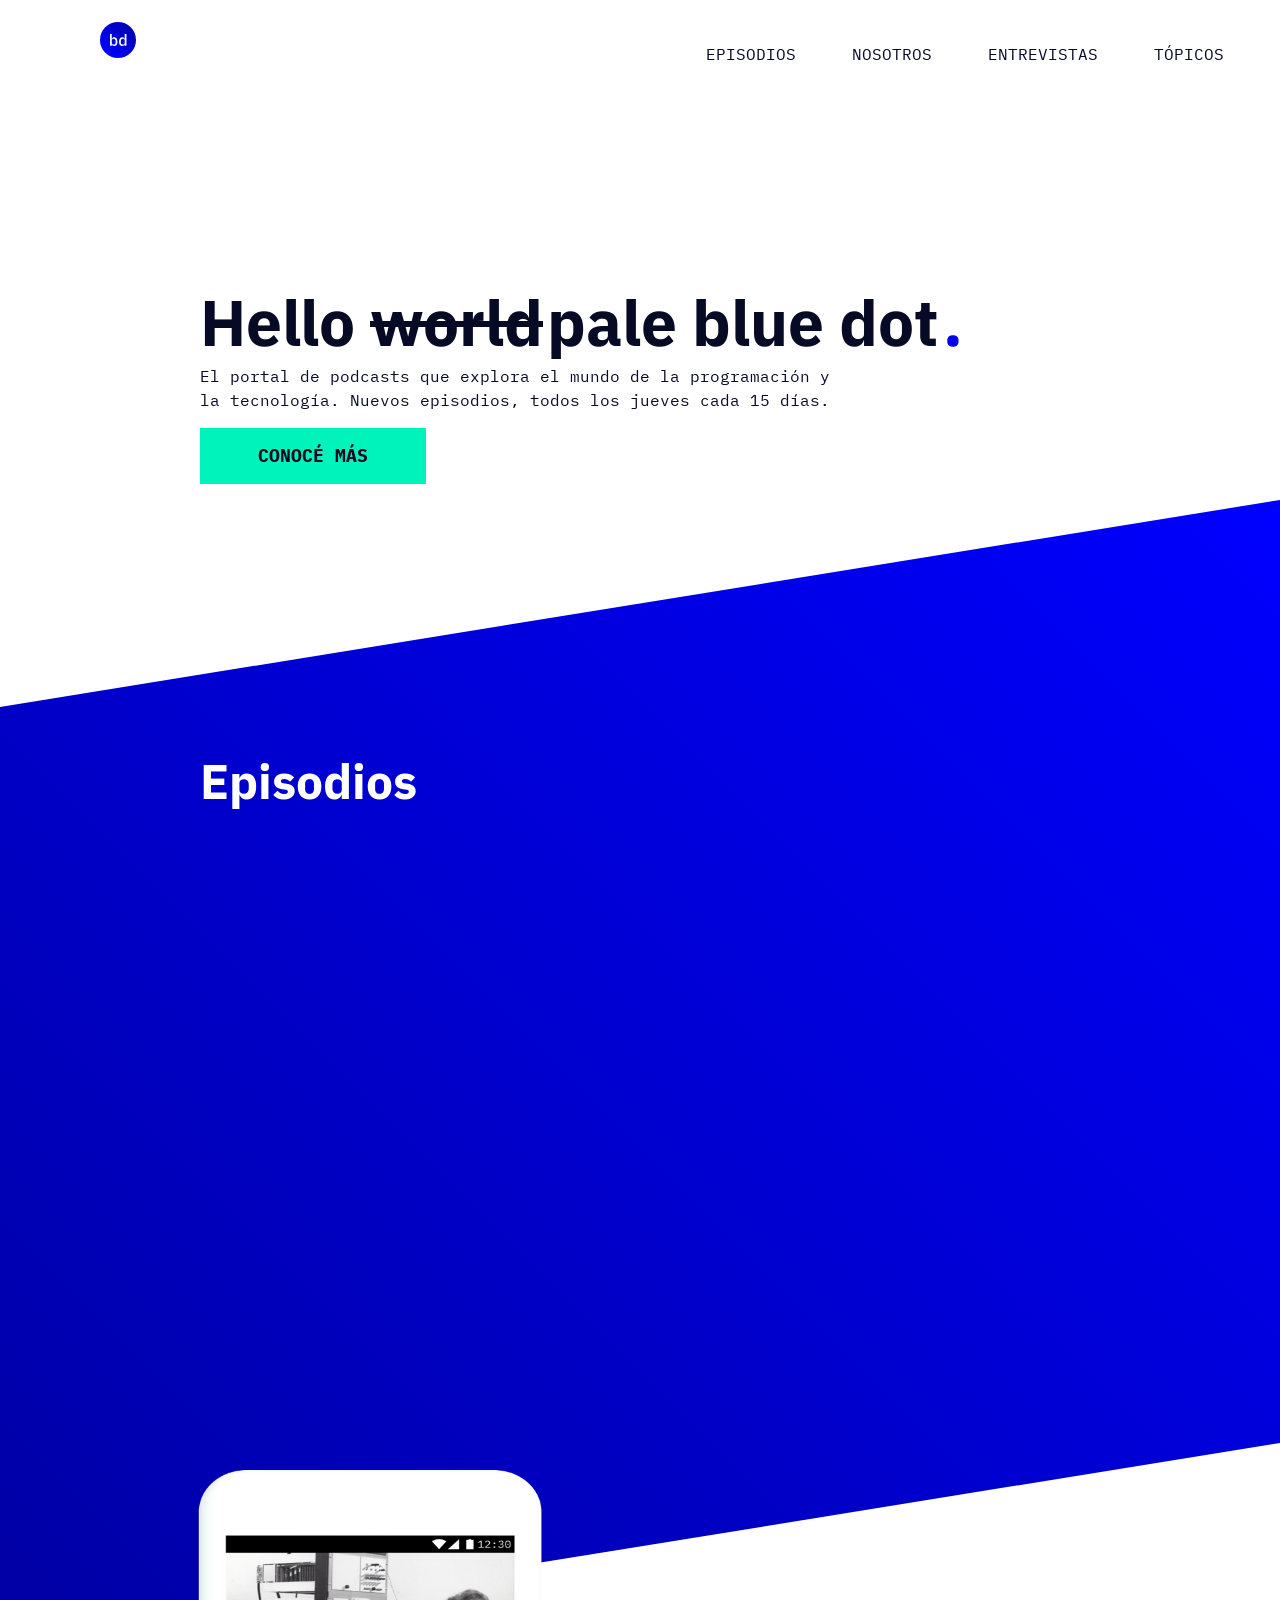
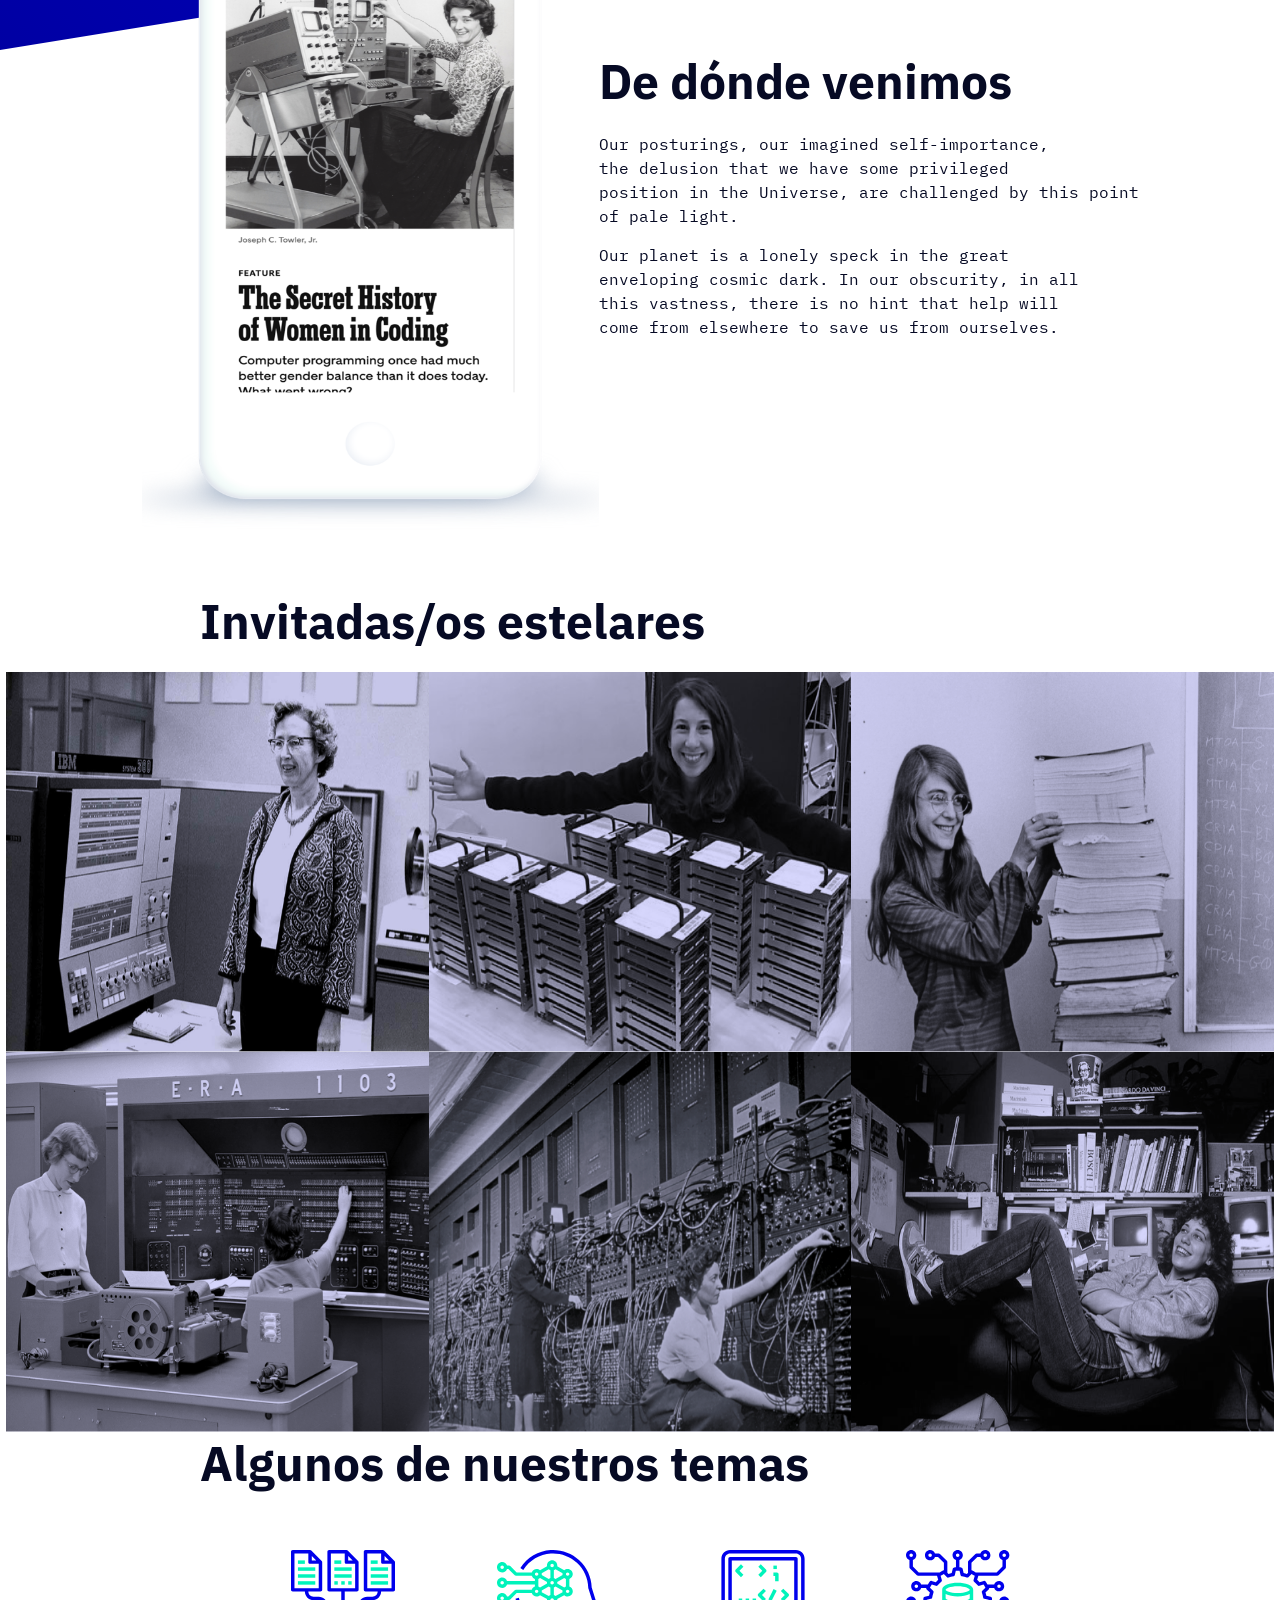
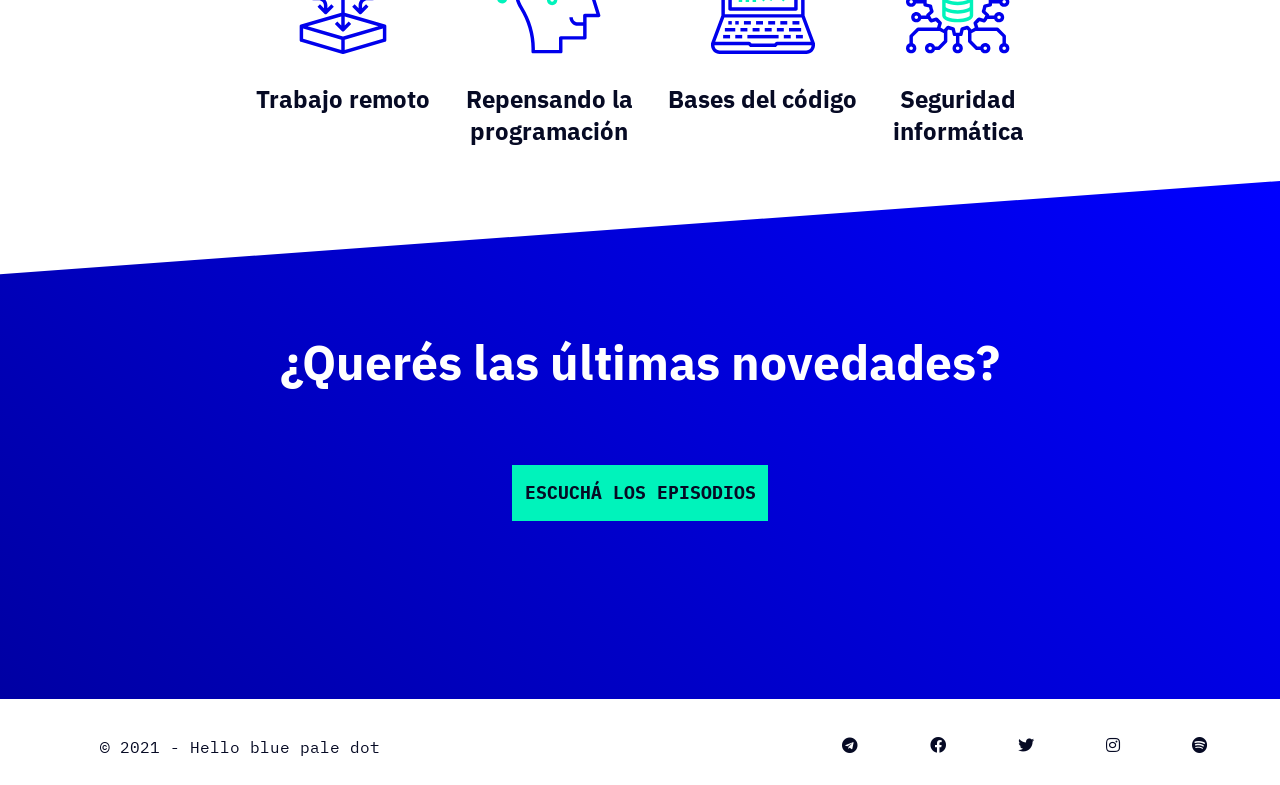
==== Index.html @ 945adece "Proyecto 1 acamica" ====
<!DOCTYPE html>
<html lang="en">
<head>
    <meta charset="UTF-8">
    <meta name="viewport" content="width=device-width, initial-scale=1.0">
    <title>Podcast channel project</title>
    <!--Styles-->
    <link rel="stylesheet" href="Styles/style.css">
    <!--Google fonts-->
    <link href="https://fonts.googleapis.com/css?family=IBM+Plex+Mono&display=swap" rel="stylesheet">
    <link href="https://fonts.googleapis.com/css?family=IBM+Plex+Sans&display=swap" rel="stylesheet">
    <link href="https://fonts.googleapis.com/css?family=IBM+Plex+Mono:500&display=swap" rel="stylesheet">
    <!--Font Awesome-->
    <link rel="stylesheet" href="https://use.fontawesome.com/releases/v5.8.2/css/all.css">
<!-- Logo Pestaña -->
<link rel="icon" type="image/svg" href="Images/logo.svg">
</head>
<body>
    <header>
        <nav class="menunav-desktop">
            <!-- MENU NAV -->
            <div class="container">
            <ul class="nav-items">
                <!-- Left -->
                <li>
                    <img src="Images/logo.svg" alt="Logo" class="logo">
                </li>
                <!-- Right -->
                <li class="nav-item">
                    <a class="nav-item" href="#topicos">TÓPICOS</a></li>
                <li class="nav-item">
                    <a class="nav-item" href="#entrevistas">ENTREVISTAS</a></li>
                <li class="nav-item">
                    <a class="nav-item" href="#nosotros">NOSOTROS</a></li>
                <li class="nav-item">
                    <a class="nav-item" href="#episodios">EPISODIOS</a></li>
            </ul>
            </div>
        </nav>
        <nav class="menunav-mobile">
            <div class="collapsible-menu">
            <input type="checkbox" id="menu">
            <label for="menu">
                <img src="Images/logo.svg" alt="Logo" class="logo-mobile">
                <i class="fas fa-bars"></i>
                <i class="fa fa-times"></i>
            </label>
            <div class="menu-content">
                <ul>
                    <li>
                        <a href="#topicos">TÓPICOS</a>
                    </li>
                    <li>
                        <a href="#entrevistas">ENTREVISTAS</a>
                    </li>
                    <li>
                        <a href="#nosotros">NOSOTROS</a>
                    </li>
                    <li>
                        <a href="#episodios">EPISODIOS</a>
                    </li>
                    
                </ul>
            </div>
        </div>
        </nav>
    </header>
        <!-- Header principal -->
        <div class="container-header">
            <!-- Título principal -->
            <div>
            <h1 class="titulo">
                Hello
            </h1>
            <h1 class="titulo line">
                world</h1>
            <h1 class="titulo">
                pale blue dot</h1>
            <h1 class="punto-color">.</h1>
            </div>
            <!-- Parráfo principal -->
            <div>
            <p class="texto">
                El portal de podcasts que explora el mundo de la programación y <br> la tecnología. Nuevos episodios, todos los jueves cada 15 días.</p>
            <p class="texto-mobile">
                Un podcast que explora el mundo de la programación. Nuevos episodios, todos los jueves cada 15 días.
            </p>
            </div>
            <!-- Botón principal -->
            <div>
                <button class="boton boton-mobile texto-boton">
                    <strong>CONOCÉ MÁS</strong>
                </button>
            </div>
        </div>
        <main>
            <!-- Sección Episodios -->
            <section class="background">
                <!-- Título -->
                    <h2 class="titulo-blanco titulo-margin-left titulo-blanco-mobile" id="episodios">
                        Episodios
                    </h2>
                
                <!-- Cuatro Spotify Iframes -->
                <div class="spotify">
                    <div>
                        <iframe src="https://open.spotify.com/embed-podcast/episode/7AZZy2nJ4R9ZndHW0h2yxt" class="iframes" allow="encrypted-media"></iframe>
                    </div>
                    <div>
                        <iframe src="https://open.spotify.com/embed-podcast/episode/1ezdL2ivAGLwSE6Xbssxqt" class="iframes" allow="encrypted-media"></iframe>
                    </div>
                </div>
                <div class="spotify padding">
                    <div>
                        <iframe src="https://open.spotify.com/embed-podcast/episode/3cWta1iiQSfvrdHaCbLkSD" class="iframes" allow="encrypted-media"></iframe>
                    </div>
                    <div>
                        <iframe src="https://open.spotify.com/embed-podcast/episode/31VyAQAwBiKoHVoYUCEzjQ" class="iframes" allow="encrypted-media"></iframe>
                    </div>
                </div>
                <br><br><br><br>
            </section>
            <!-- Sección de donde venimos -->
            <section class="section2">
                <!-- Imagen Left -->
                    <img src="Images/phone.png" alt="phone" class="phone" id="nosotros">
                
                <!-- Contenido Right -->
                <div>
                    <h2 class="titulo-negro titulo-margin-left-mobile">
                        De dónde venimos
                    </h2>
                    <p class="texto texto-margin-bottom">
                        Our posturings, our imagined self-importance,<br> the delusion that we have some privileged <br> position in the Universe, are challenged by this point <br> of pale light. 
                    </p>
                    <p class="texto">
                        Our planet is a lonely speck in the great <br> enveloping cosmic dark. In our obscurity, in all <br> this vastness, there is no hint that help will <br> come from elsewhere to save us from ourselves.
                    </p>
                    <p class="texto-mobile2 texto-margin-bottom">
                        Our posturings, our imagined self-importance,<br> the delusion that we have some privileged <br> position in the Universe, are challenged by this point <br> of pale light. 
                    </p>
                    <p class="texto-mobile2">
                        Our planet is a lonely speck in the great <br> enveloping cosmic dark. In our obscurity, in all <br> this vastness, there is no hint that help will <br> come from elsewhere to save us from ourselves.
                    </p>
                </div>
            </section>
            <!-- Sección Invitadas/os estelares -->
            <section id="entrevistas">
                <!-- Título de la sección -->
            
                    <h2 class="titulo-negro titulo-margin-left-mobile titulo-margin-left">Invitadas/os estelares</h2>
                
                <!-- Contenido / Imágenes -->
                <div class="container-images">
                    
                        <img src="Images/grace-hopper.png" alt="Grace Hopper" class="images">
                    
                    
                        <img src="Images/Katie-Bouman.png" alt="Katie Bouman" class="images">
                    
                    
                        <img src="Images/Margaret_Hamilton.png" alt="Margaret Hamilton" class="images">
                
                    
                        <img src="./Images/An_E.R.A.Univac_1103_computer_in_the_1950s.png" alt="An E.R.A.Univac 1103 computer in the 1950s" class="images">
                    
                        <img src="./Images/Computer_operators_with_an_Eniac_the_world’s_first_programmable_general-purpose_computer.png" alt="Computer operators with an Eniac — the world’s first programmable general-purpose computer" class="images">
                    
                        <img src="Images/susan-kare.png" alt="Susan Kare" class="images">
                </div>
            
            </section>
            <!-- Sección Algunos de nuestros temas -->
            <section id="topicos">
                <!-- Título de la sección -->
                <div>
                    <h2 class="titulo-negro titulo-margin-left titulo-margin-bottom titulo-margin-left-mobile">
                        Algunos de nuestros temas
                    </h2>
                </div>
                <!-- Contenido de la sección -->
                <div class="container-temas">
                    <div>
                        <img src="Images/icon1.svg" alt="Trabajo remoto" class="images2">
                        <p class="texto2">
                            Trabajo remoto
                        </p>
                    </div>
                    <div>
                        <img src="Images/icon2.svg" alt="Repensando la programación" class="images2">
                        <p class="texto2">
                            Repensando la <br> programación
                        </p>
                    </div>
                    <div>
                        <img src="Images/icon3.svg" alt="Bases del código" class="images2">
                        <p class="texto2">
                            Bases del código
                        </p>
                    </div>
                    <div>
                        <img src="Images/icon4.svg" alt="Seguridad informática" class="images2">
                        <p class="texto2">
                            Seguridad <br> informática
                        </p>
                    </div>
                </div>
            </section>
            <!-- Sección ¿Querés las últimas novedades? -->
            <section class="background2">
                <!-- Título de la sección -->
                <div class="">
                    <h2 class="titulo-blanco2 titulo-centrado titulo-margin-bottom titulo-mobile1">
                        ¿Querés las últimas novedades?
                    </h2>
                </div>
                <!-- Enlace de la sección -->
                <div>
                    <button class="boton2 texto-boton">
                        <strong>ESCUCHÁ LOS EPISODIOS</strong>
                    </button>
                </div>
            </section>    
        </main>
        <!-- Footer -->
        <footer>
            <div>
                <div>
                    <ul class="nav-items2">
                        <!-- Contenido Left -->
                        <li class="logo2">
                            <p class="texto">
                                © 2021 - Hello blue pale dot
                            </p>
                            <p class="texto-mobile3">
                                © 2021 - Hello blue pale dot
                            </p>
                        </li>
                        <!-- Contenido Right -->
                        <li class="nav-item2">
                            <a class="nav-item2" href="https://open.spotify.com/" target=_blank>
                                <i class="fab fa-spotify"></i>
                            </a>
                        </li>
                        <li class="nav-item2">
                            <a class="nav-item2" href="https://www.instagram.com/" target=_blank>
                                <i class="fab fa-instagram"></i>
                            </a>
                        </li>
                        <li class="nav-item2">
                            <a href="https://twitter.com/" target=_blank class="nav-item2">
                                <i class="fab fa-twitter"></i>
                            </a>
                        </li>
                        <li class="nav-item2">
                            <a href="https://www.facebook.com/" target=_blank class="nav-item2">
                                <i class="fab fa-facebook"></i>
                            </a>
                        </li>
                        <li class="nav-item2">
                            <a href="https://web.telegram.org/" target=_blank class="nav-item2">
                                <i class="fab fa-telegram"></i>
                            </a>
                        </li>
                    </ul>
                </div>
            </div>
        </footer>      
</body>
</html>
---- Styles/style.css ----
/* CSS */
*{
    margin: 0;
    padding: 0;
    border: 0;
}
/* Menú de navegación */

.menunav-mobile {
    display: none;
}

.container {
    width: 100%;
    margin-right: auto;
    margin-left: auto;
    height: 80px;
}

.logo {
    float: left;
    width: 36px;
    height: 36px;
    margin-top: 22px;
    margin-bottom: 22px;
    margin-left: 100px;
}

.nav-items {
    text-decoration: none;
    list-style-type: none;
}
.nav-item {
    float: right;
    font-family: 'IBM Plex Mono', monospace;
    font-size: 16px;
    color: #060A24;
    letter-spacing: 0;
    line-height: 28px;
    text-decoration: none;
    padding-right: 28px;
    margin-bottom: 20px;
    margin-top: 20px;
}

/* Header principal */

.container-header {
    margin-top: 200px;
    margin-left: 200px;
}

.titulo {
    display: inline;
    font-family: 'IBM Plex Sans', sans-serif;
    font-size: 64px;
    color: #060A24;
    letter-spacing: 0;
}

.punto-color {
    display: inline;
    font-family: 'IBM Plex Sans', sans-serif;
    font-size: 64px;
    letter-spacing: 0;
    color: #0000EC;
}

.line {
    text-decoration: line-through;
}

.texto {
    font-family: 'IBM Plex Mono', monospace;
    font-size: 16px;
    color: #060A24;
    letter-spacing: 0;
    line-height: 24px;
}

.texto-mobile {
    display: none;
}

.texto-mobile2 {
    display: none;
}

.texto-mobile3 {
    display: none;
}

.boton {
    background-color: #00F3BB;
    width: 226px;
    height: 56px;
    margin-top: 56px;
}

.texto-boton {
    font-family: 'IBM Plex Mono', monospace;
    font-size: 18px;
    color: #060A24;
    letter-spacing: 0;
    text-align: center;
    line-height: 24px;
    margin-top: 16px;
    margin-bottom: 16px;
}

/* Sección episodios */

.background {
    height: 1150px;
    background-image: linear-gradient(225deg, #0000FF 0%, #0000A3 100%);
    clip-path: polygon(0 18%, 100% 0, 100% 82%, 0% 100%);
}

.titulo-blanco {
    font-family: 'IBM Plex Sans', sans-serif;
    font-size: 48px;
    color: #FFFFFF;
    letter-spacing: 0;
    padding-top: 250px;
    
}

.titulo-margin-left {
    margin-left: 200px;
    margin-bottom: 30px;
}

.spotify {
    display: flex;
    justify-content: space-around;
}

.padding {
    padding-top: 100px;
}

.iframes {
    width:584px;
    height: 232px;
    
}

/* Sección de donde venimos */

.titulo-negro {
    font-family: 'IBM Plex Sans', sans-serif;
    font-size: 48px;
    color: #060A24;
    letter-spacing: 0;
    margin-bottom: 20px;
}

.section2 {
    display: flex;
    justify-content: center;
    margin-bottom: 60px;
}

.phone {
    position: relative;
    margin-top: -180px;
    width: 457px;
    height: 660px;
}

.texto-margin-bottom {
    margin-bottom: 15px;
}

/* Sección invitados estelares */

.container-images {
    display: flex;
    justify-content: center;
    flex-wrap: wrap;
}

.images {
clear: left;
width: 33%;
height: 380px;
}

/* Sección algunos de nuestros temas */

.texto2 {
    font-family: 'IBM Plex Sans', sans-serif;
    font-weight: bold;
font-size: 24px;
color: #060A24;
letter-spacing: 0;
text-align: center;
margin-top: 29px;
margin-bottom: 34px;
}

.container-temas {
    display: flex;
    justify-content: space-between;
    margin-left: 20%;
    margin-right: 20%;
}

.images2 {
display: block;
margin-left: auto;
margin-right: auto;
margin-bottom: 13px;
}

.titulo-margin-bottom {
    margin-bottom: 56px;;
}

/* Sección queres las ultimas novedades */

.background2 {
    height: 518px;
    background-image: linear-gradient(225deg, #0000FF 0%, #0000A3 100%);
    clip-path: polygon(0 18%, 100% 0, 100% 100%, 0% 100%);
}

.titulo-blanco2 {
    font-family: 'IBM Plex Sans', sans-serif;
    font-size: 48px;
    color: #FFFFFF;
    letter-spacing: 0;
    padding-top: 150px;

}

.titulo-centrado {
    text-align: center;
}

.boton2 {
    margin-right: 40%;
    margin-left: 40% ;
    background-color: #00F3BB;
    width: 20%;
    height: 56px;
}

/* FOOTER */

.logo2 {
    float: left;
    margin-left: 100px;

}

.nav-item2 {
    float: right;
    font-family: 'IBM Plex Mono', monospace;
    font-size: 16px;
    color: #060A24;
    letter-spacing: 0;
    text-decoration: none;
    padding-right: 36px;
    margin-bottom: 15px;
}

.nav-items2 {
    text-decoration: none;
    list-style-type: none;
    margin-top: 36px;
    margin-bottom: 31px;
}

/* HOVERS */

.boton:hover, .boton2:hover {
    background-image: linear-gradient(225deg, #0000FE 0%, #00F0B8 100%);
    cursor: pointer;
}

.nav-item:hover {
    font-family: 'IBM Plex Mono', monospace;
    font-size: 16px;
    color: #00F3BB;
    letter-spacing: 0;
    line-height: 28px;
    text-decoration: line-through;
}

.nav-item:active {
    font-family: 'IBM Plex Mono', monospace;
    font-size: 16px;
    color: rgba(6,10,36,0.56);
    letter-spacing: 0;
    line-height: 28px;
    text-decoration: line-through;
}

/* MEDIA QUERIES */

@media only screen and (max-width: 1100px) {

    /* Entre mobile y desktop */

    /* Algunos detalles */

    .iframes {
        width: 400px;
    }

    .container-header {
        margin-left: 40px;
    }

    .container-temas {
        margin-left: 5%;
        margin-right: 5%;
    }

    .boton2 {
        width: 40%;
        margin-right: 30%;
        margin-left: 30%;
    }

}

@media only screen and (max-width: 768px) {
    /* For mobile phones: */

    /* MENU NAV */
    
    .menunav-desktop {
        display: none;
    }

    .menunav-mobile {
        display: block;
    }

    i.fa-times {
        display: none;
    }

    .collapsible-menu {
        background: #0000EC;
        padding: 0px 15px;
        margin-bottom: 10px;
        
    }
    .collapsible-menu ul {
        list-style-type: none;
        padding-top: 50px;
        margin-bottom: 0px;
    }
    .collapsible-menu a {
        display:block;
        text-decoration: none;
        font-family: 'IBM Plex Mono';
        font-size: 16px;
        color: #FFFFFF;
        letter-spacing: 0;
        line-height: 28px;
        padding: 20px;
    }

    .logo-mobile {
        width: 40px;
        height: 40px;
        float: left;
        padding-top: 10px;
    }

    .collapsible-menu label i {
        font-size: 40px;
        float: right;
        cursor: pointer;
        padding-top: 15px;    
    }

    input#menu {
        display: none;
    }

    input:checked +label i.fa-bars {
        display: none;
    }
    input:checked +label i.fa-times {
        display: block;
    }



    .menu-content {
        max-height: 0;
        overflow: hidden;
        padding: 0 0 0 50px;
    }

    /* Toggle Effect */
    input:checked ~ label i.fa-times {
        display: block;
    }
    input:checked ~ .menu-content {
        max-height: 100%;
    }

    /* HEADER PRINCIPAL */

   .container-header {
       padding-top: 25px;
       margin-top: 39px;
       margin-left: 10px;
   }

   .punto-color {
       color: black;
   }

   .texto-mobile {
       display: block;
    font-family: 'IBM Plex Mono', monospace;
    font-size: 16px;
    color: #060A24;
    letter-spacing: 0;
    line-height: 24px;
    }

    .texto {
    display: none;
    }

   .boton, .boton2 {
       width: 90%;
       margin-right: 7%;
       margin-left: 3%;
   }

   .boton {
       margin-top: 30px;
       margin-bottom: 24px;
   }

   /* Sección EPISODIOS */

   .background {
    height: 1500px;
    clip-path: polygon(0 5%, 100% 0, 100% 95%, 0% 100%);
    }

    .titulo-blanco-mobile {
        margin-left: 16px;
    }

   .spotify {
       display: block;
   }

   .iframes {
       width: 90%;
       height: 232px;
       margin-left: 5%;
       margin-right: 5%;

   }

   .titulo-margin-left-mobile {
       margin-left: 16px;
   }

   .padding {
       padding-top: 0%;
   }

  /* Seccion de donde venimos */

  .section2 {
      display: block;
  }

  .phone {
     width: 90%;
     margin-left: 5%;
     margin-right: 5%;
  }

  .texto-mobile2 {
        display: block;
     font-family: 'IBM Plex Mono', monospace;
     font-size: 16px;
     color: #060A24;
     letter-spacing: 0;
     line-height: 24px;
     margin-left: 16px;
     margin-right: 16px;
  }

  /* Sección invitados estelares */

  .container-images {
      display: flex;
      justify-content: center;
      flex-wrap: wrap;
  }

  .images {
      display: block;
      width: 100%;
      height: 350px;;
  }

  /* Sección algunos temas */

  .container-temas {
      display: block;
  }

  .titulo-negro {
      margin-right: 200px;
  }
  
 /* Sección ultimas novedades */

 .titulo-mobile1 {
width: 60%;
margin-right: 20%;
margin-left: 20%;
height: 126px;
margin-bottom: 90px;
 }

 .boton2 {
     margin-top: 40px;
 }

 /* FOOTER */

 .texto-mobile3 {
    display: block;
    font-family: 'IBM Plex Mono', monospace;
    font-size: 16px;
    color: #060A24;
    letter-spacing: 0;
    line-height: 24px;
 }

.logo2 {
    width: 80%;
    margin-left: 15%;
    margin-right: 5%;
    margin-bottom: 20px;
}

.nav-item2 {
    padding-right: 25px;

}
}

@media only screen and (max-width: 320px) {
    .texto-mobile3 {
        font-size: 14px;    
    }
    .nav-item2 {
        padding-right: 20px;
    }

    .titulo-mobile1 {
        font-size: 40px;
    }
}
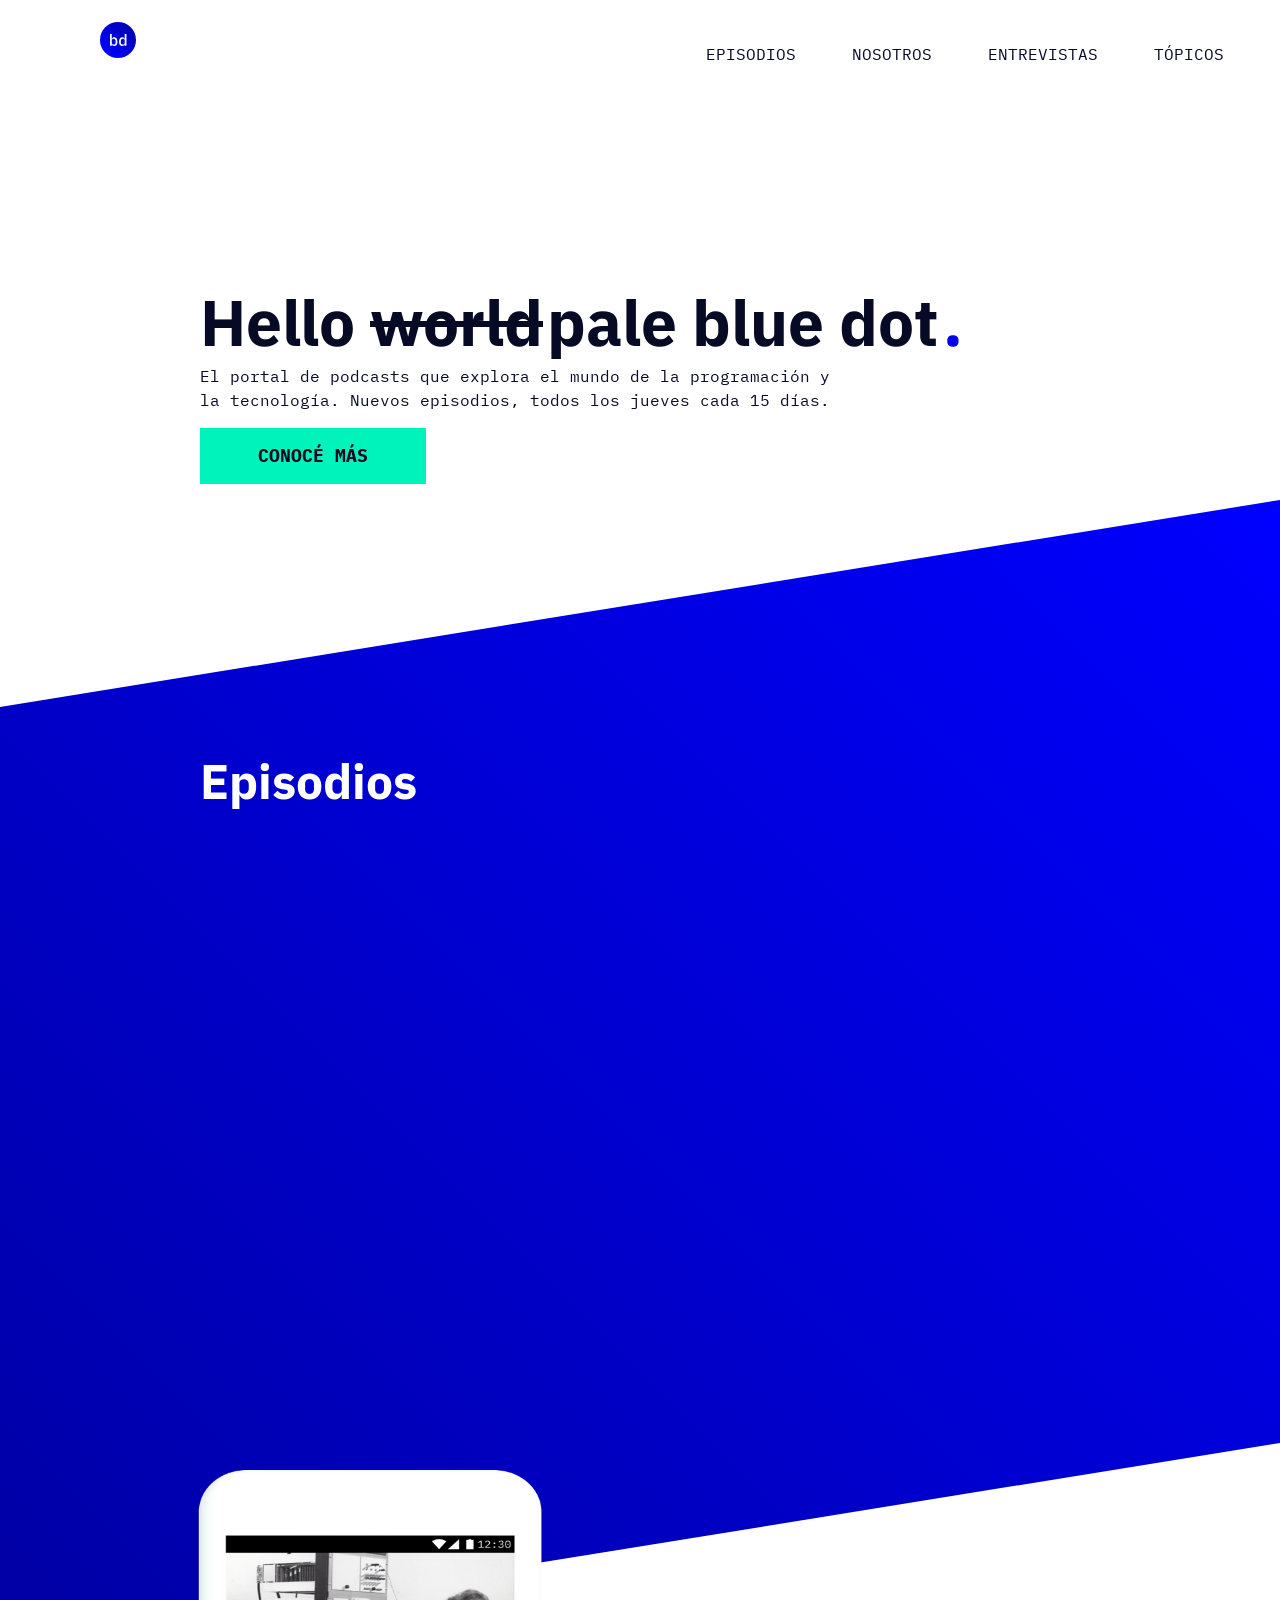
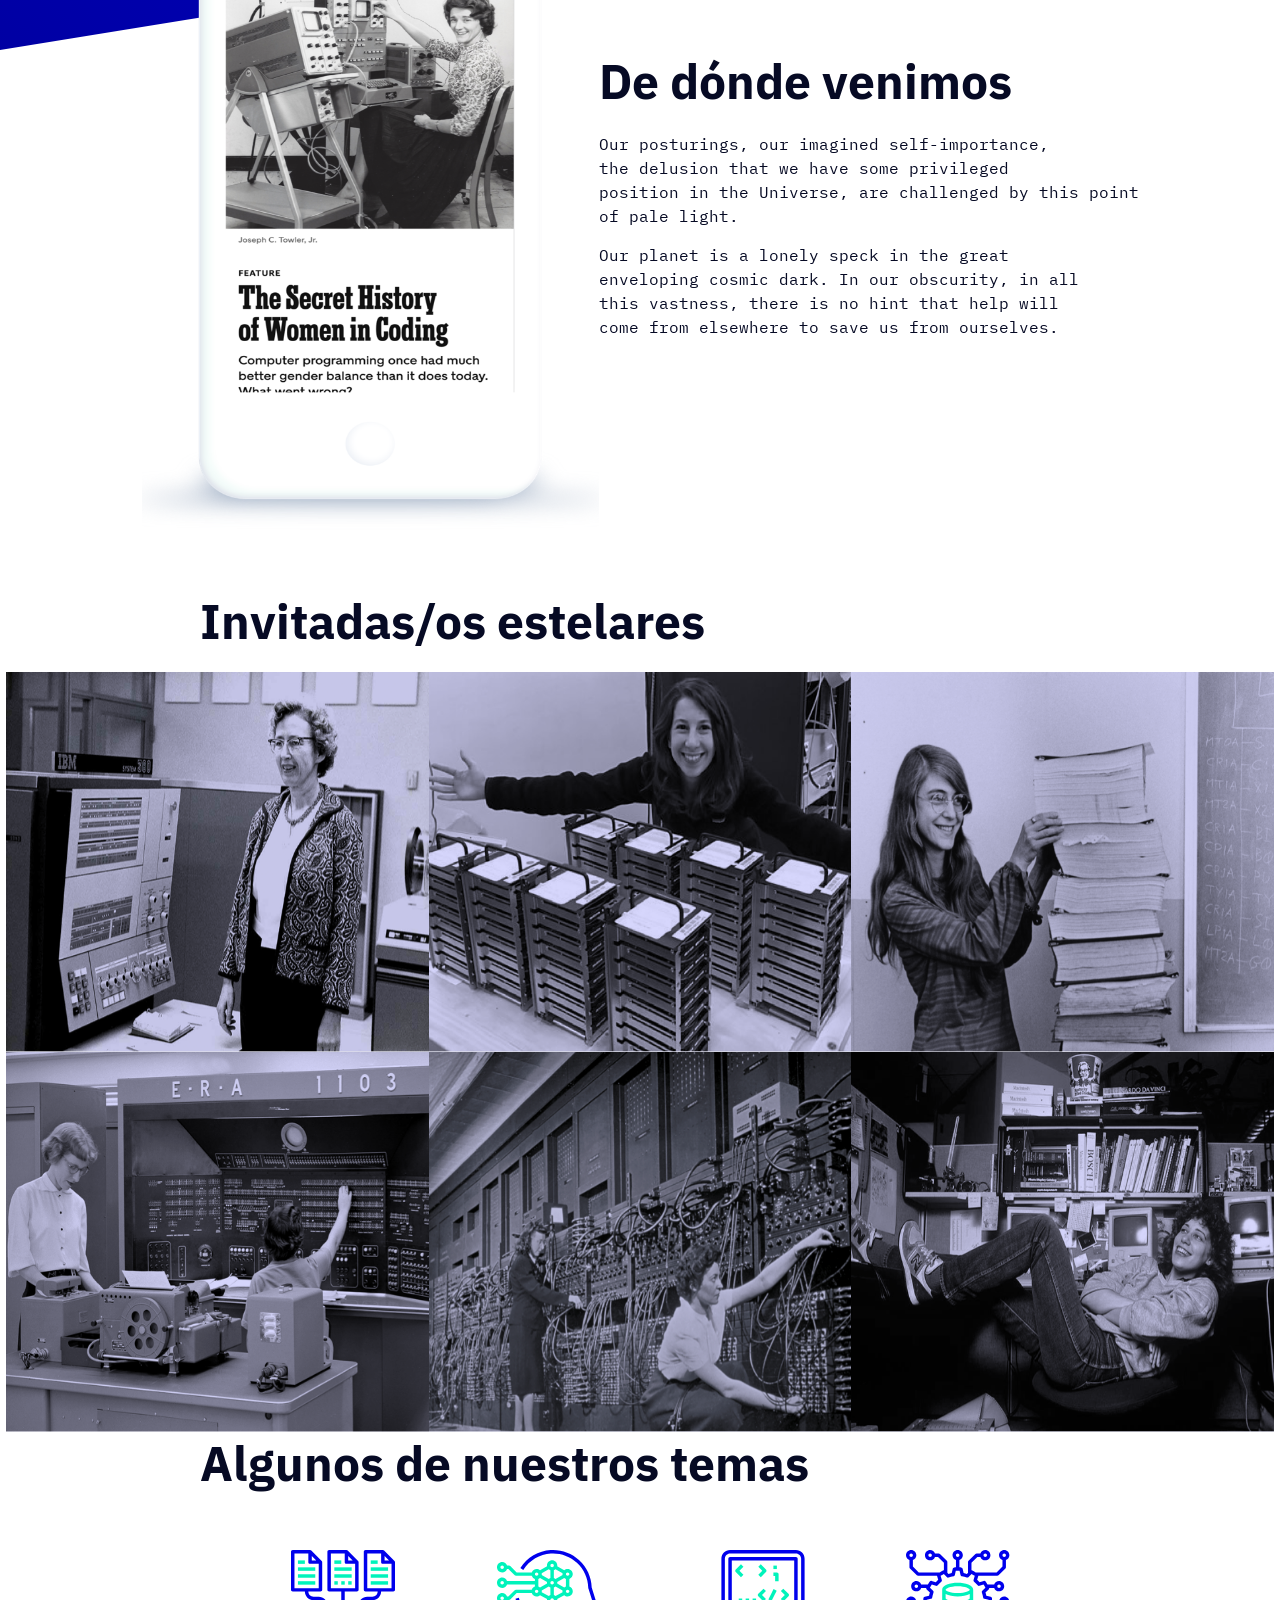
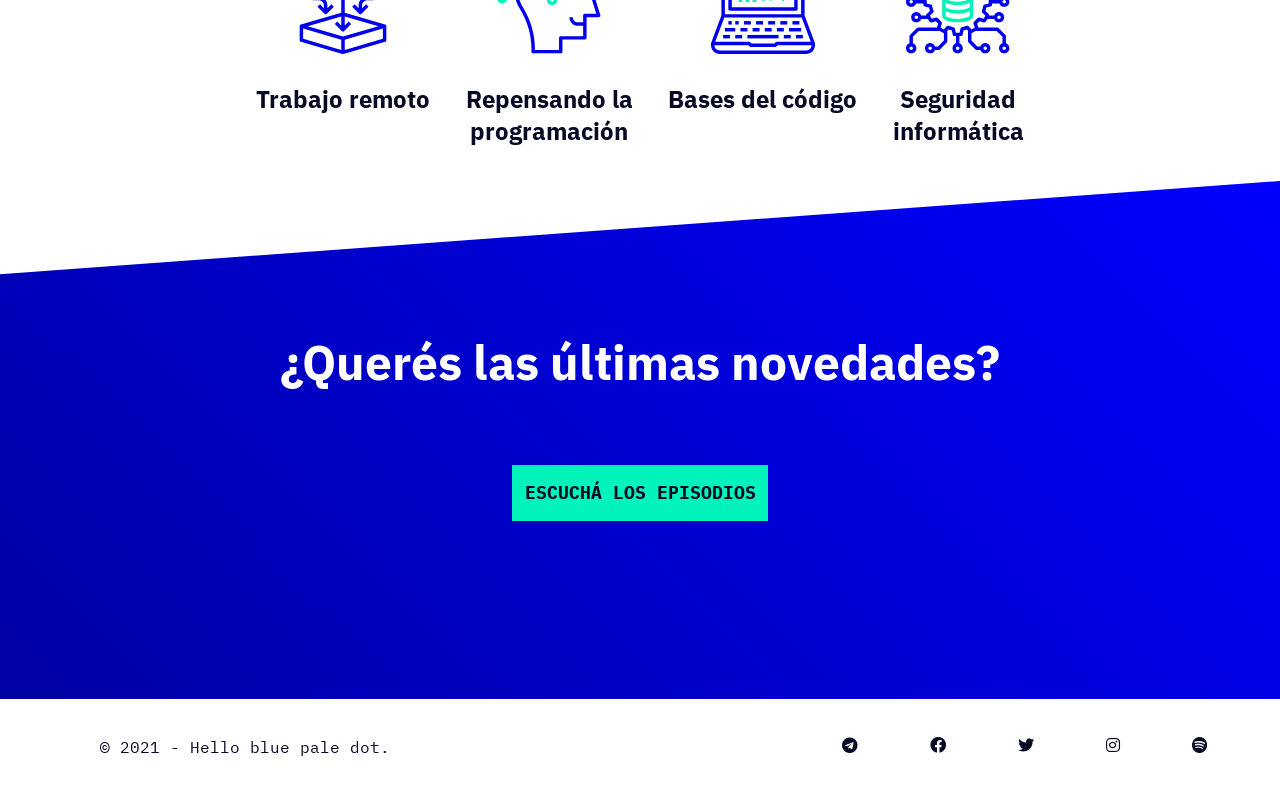
==== commit 550e21bc: "Prueba para gith up" ====
--- a/Index.html
+++ b/Index.html
@@ -230,10 +230,10 @@
                         <!-- Contenido Left -->
                         <li class="logo2">
                             <p class="texto">
-                                © 2021 - Hello blue pale dot
+                                © 2021 - Hello blue pale dot.
                             </p>
                             <p class="texto-mobile3">
-                                © 2021 - Hello blue pale dot
+                                © 2021 - Hello blue pale dot.
                             </p>
                         </li>
                         <!-- Contenido Right -->
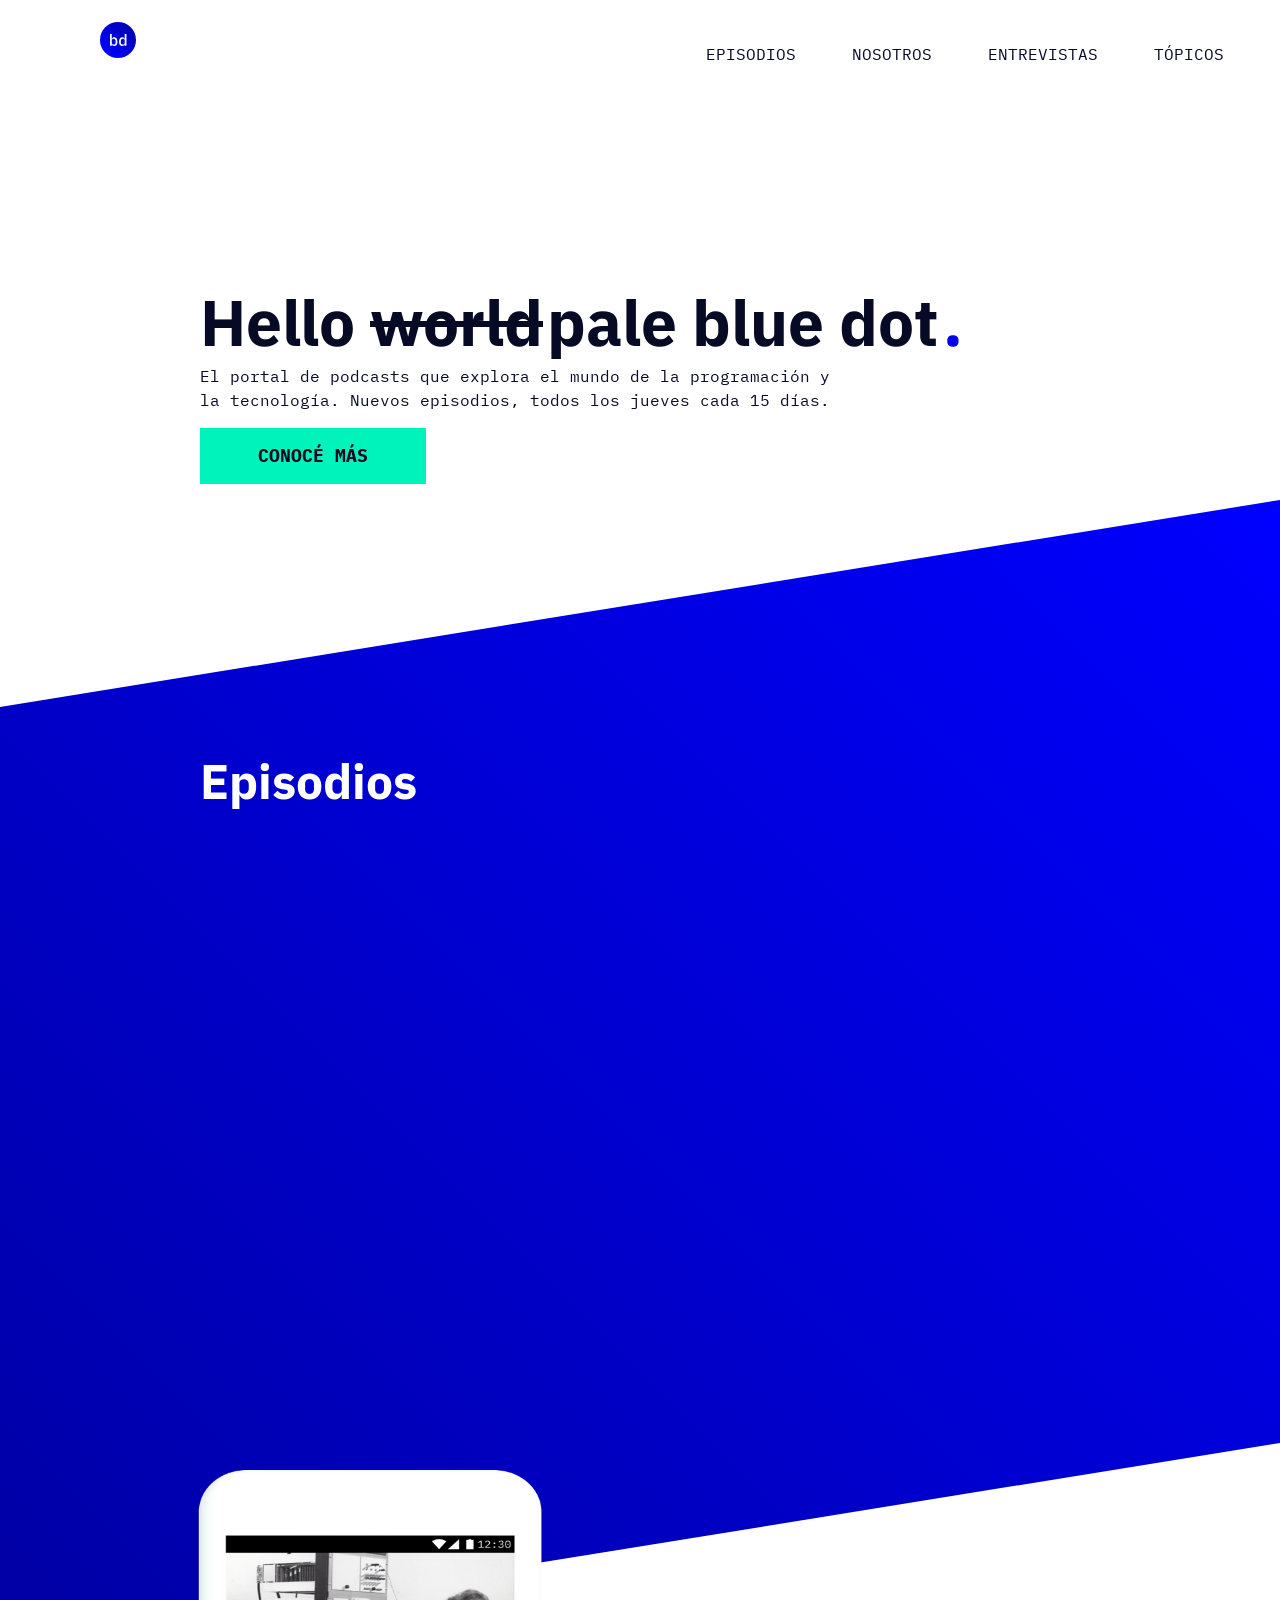
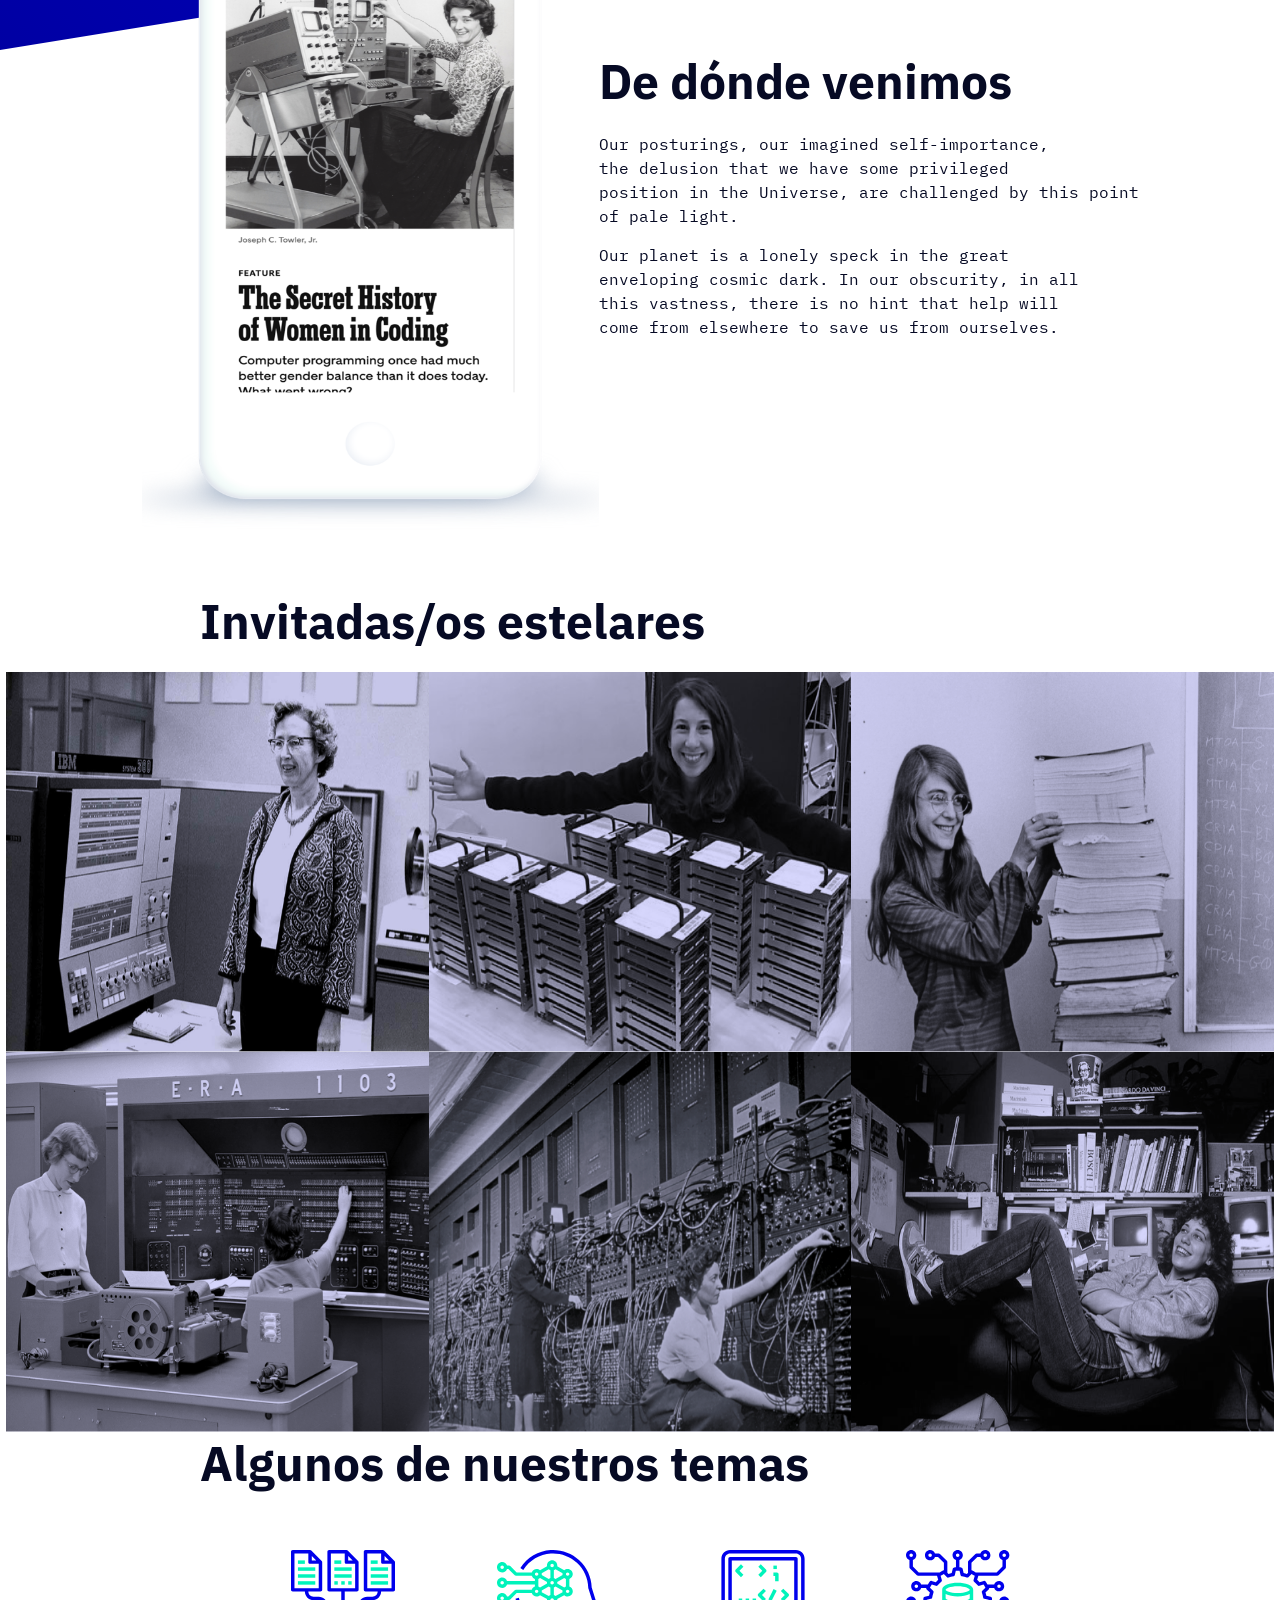
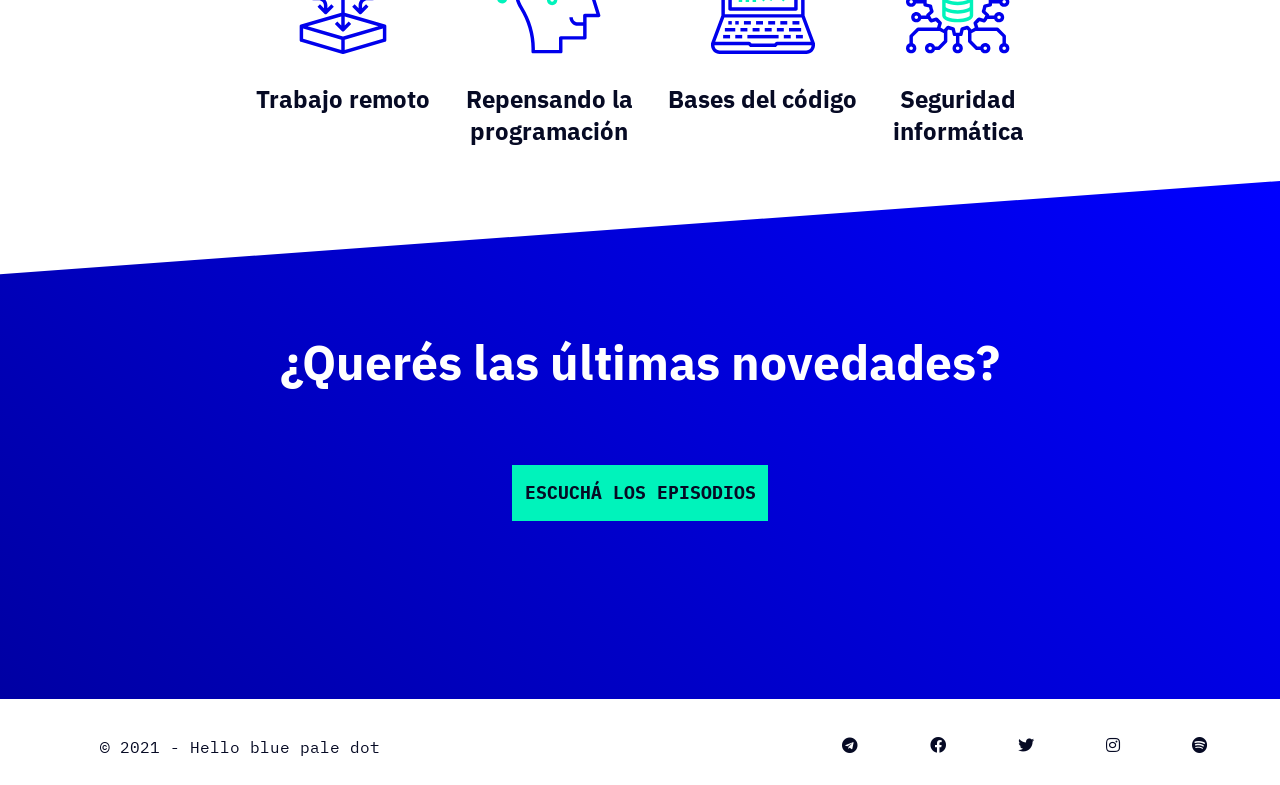
==== commit 5f9cdfd5: "renombrar index toda minuscula" ====
--- a/Index.html
+++ b/Index.html
@@ -230,10 +230,10 @@
                         <!-- Contenido Left -->
                         <li class="logo2">
                             <p class="texto">
-                                © 2021 - Hello blue pale dot.
+                                © 2021 - Hello blue pale dot
                             </p>
                             <p class="texto-mobile3">
-                                © 2021 - Hello blue pale dot.
+                                © 2021 - Hello blue pale dot
                             </p>
                         </li>
                         <!-- Contenido Right -->
